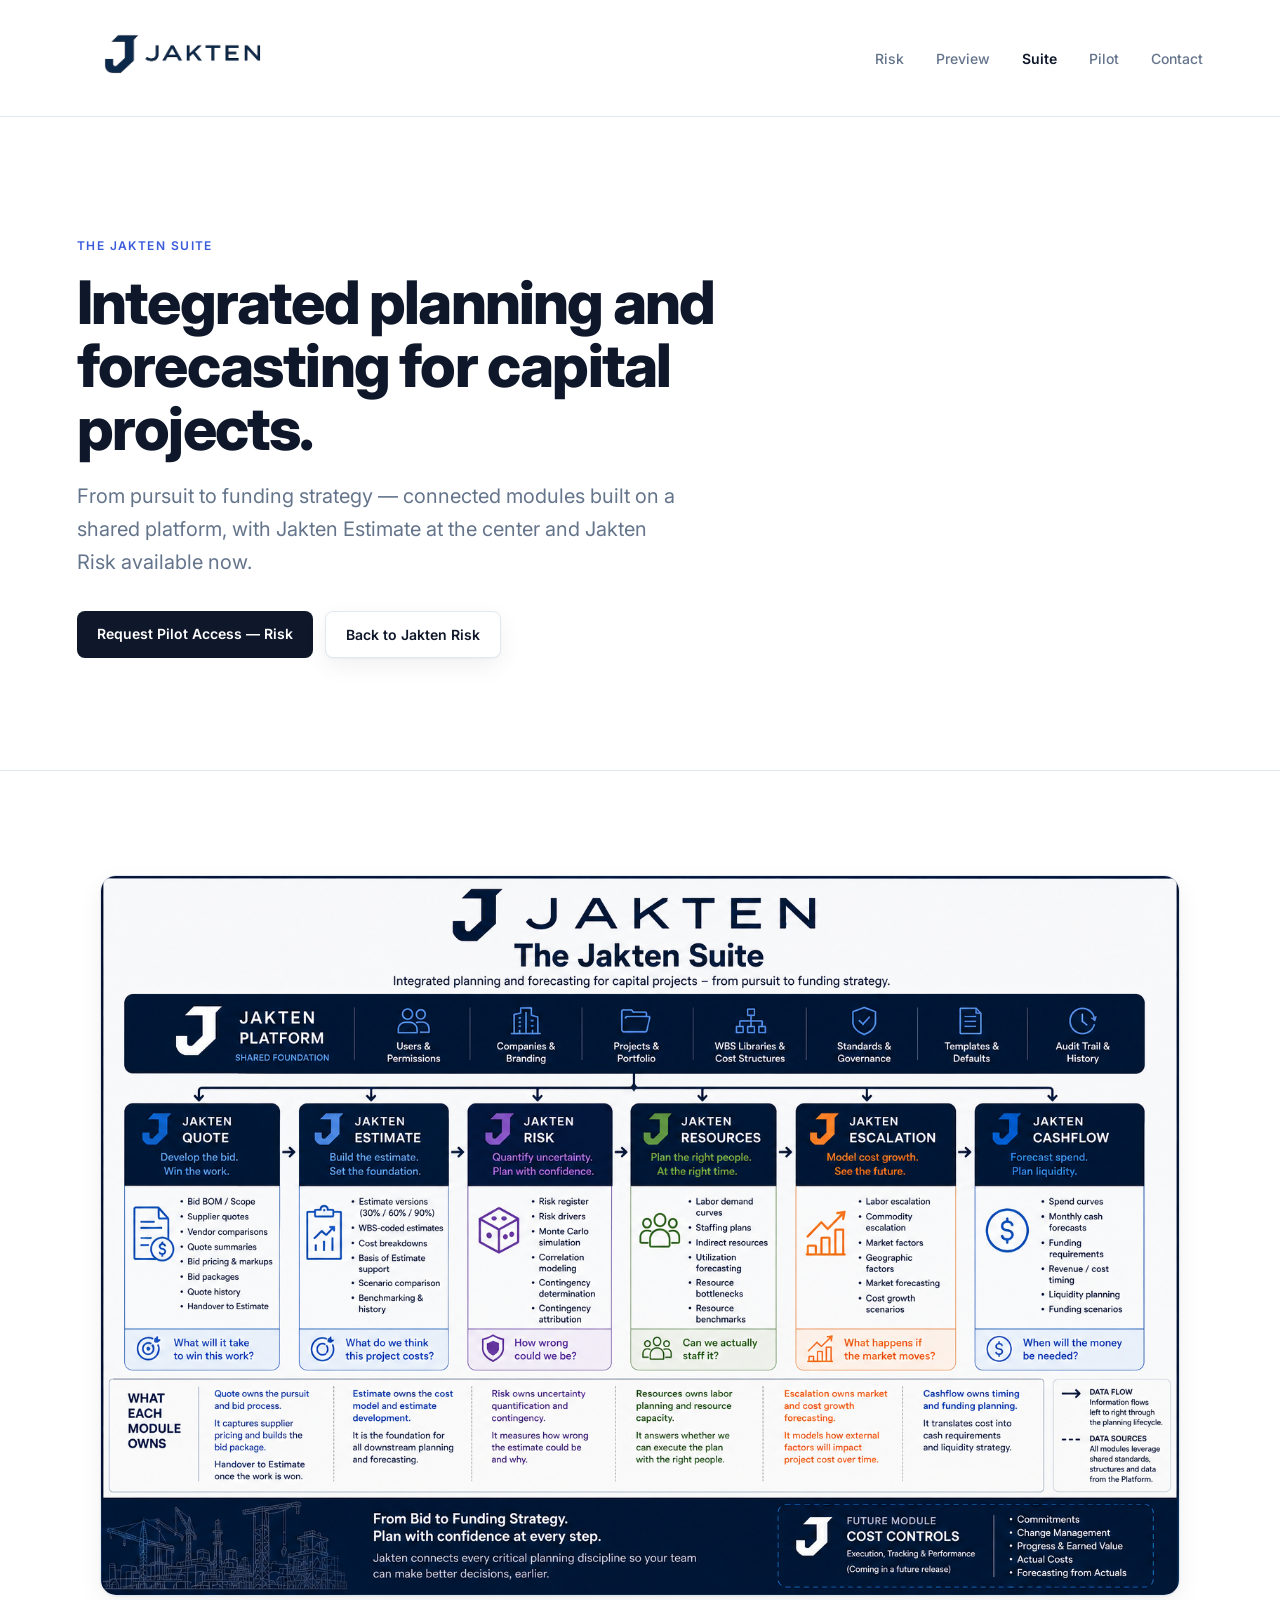
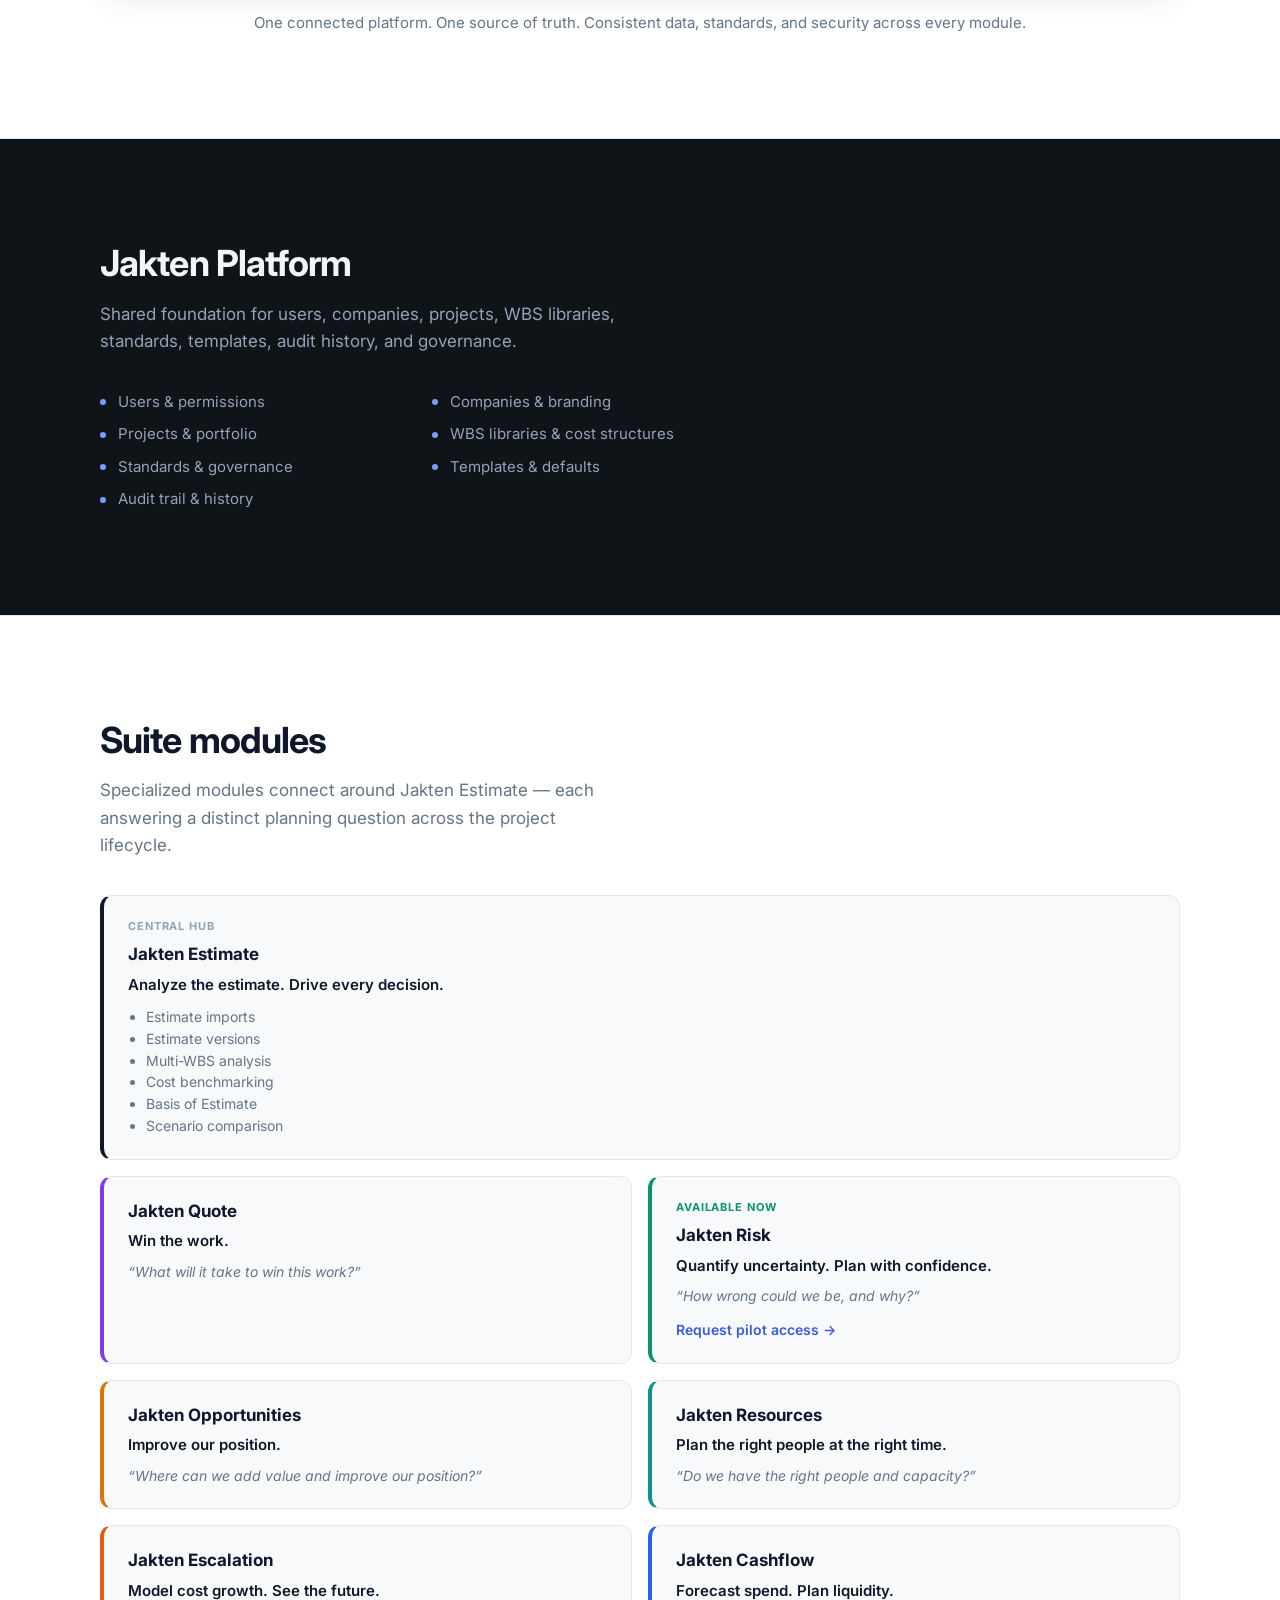
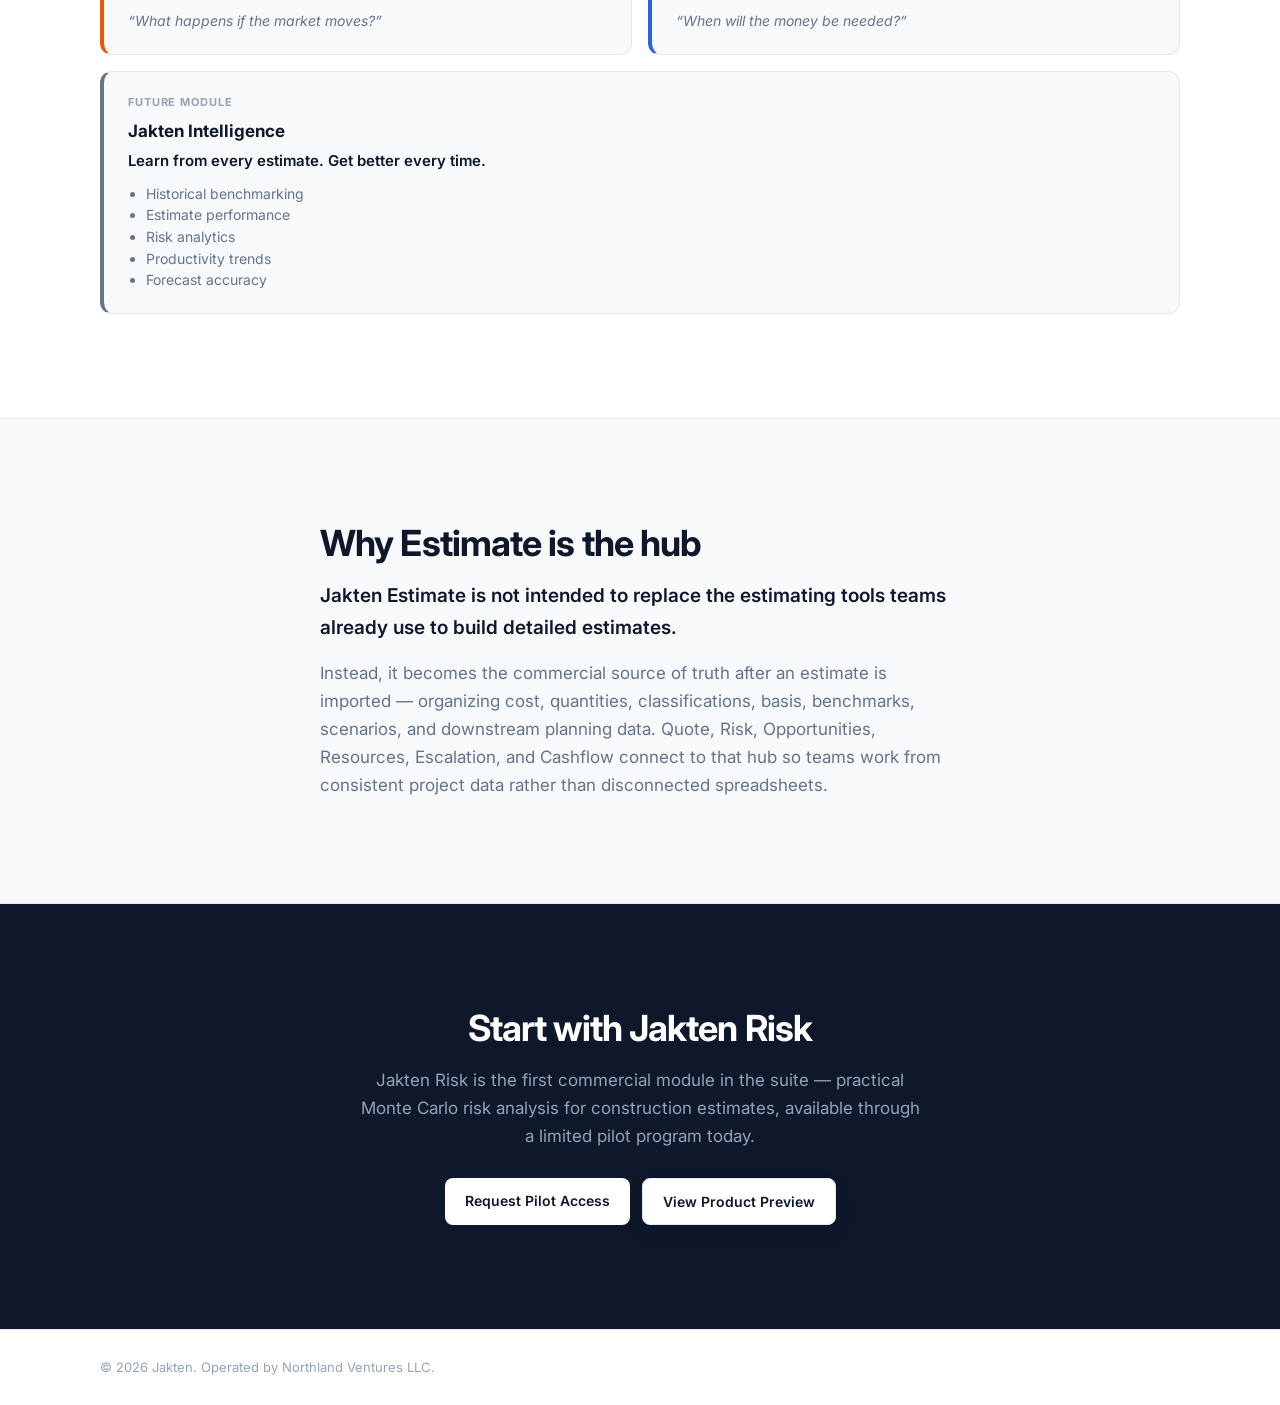
==== suite/index.html @ 89992e69 "Refocus homepage on Jakten Risk and add Jakten Suite page Co-authored-by: Cursor <cursoragent@cursor" ====
<!DOCTYPE html>
<html lang="en">
<head>
  <meta charset="UTF-8" />
  <meta name="viewport" content="width=device-width, initial-scale=1.0" />
  <meta name="description" content="The Jakten Suite is an integrated planning and forecasting platform for capital projects — from pursuit to funding strategy. Jakten Risk is available now." />
  <title>The Jakten Suite — Integrated planning for capital projects</title>
  <link rel="icon" href="../assets/Secondary Logo.png" type="image/png" />
  <link rel="preconnect" href="https://fonts.googleapis.com" />
  <link rel="preconnect" href="https://fonts.gstatic.com" crossorigin />
  <link href="https://fonts.googleapis.com/css2?family=Inter:wght@400;500;600;700;800&display=swap" rel="stylesheet" />
  <link rel="stylesheet" href="../styles.css" />
</head>
<body>
  <header class="site-header">
    <a class="logo" href="/">
      <img src="../assets/Primary Logo.png" alt="Jakten" class="logo-img" />
    </a>
    <nav>
      <a href="/#why">Risk</a>
      <a href="/#preview">Preview</a>
      <a href="suite/" aria-current="page">Suite</a>
      <a href="/#pilot">Pilot</a>
      <a href="mailto:hello@jakten.net">Contact</a>
    </nav>
  </header>

  <main>
    <section class="hero suite-hero">
      <div class="hero-inner">
        <p class="eyebrow">The Jakten Suite</p>
        <h1>Integrated planning and forecasting for capital projects.</h1>
        <p class="subtitle">
          From pursuit to funding strategy — connected modules built on a shared
          platform, with Jakten Estimate at the center and Jakten Risk available now.
        </p>
        <div class="hero-actions">
          <a class="button" href="/#pilot">Request Pilot Access — Risk</a>
          <a class="button button-secondary" href="/">Back to Jakten Risk</a>
        </div>
      </div>
    </section>

    <section class="section">
      <div class="section-inner">
        <figure class="suite-graphic">
          <img
            src="../assets/jakten-suite-hub-spoke.png"
            alt="Diagram of the Jakten Suite showing Jakten Platform as the foundation, Jakten Estimate at the center, and Quote, Risk, Opportunities, Resources, Escalation, and Cashflow modules connected around it"
            loading="lazy"
          />
        </figure>
        <p class="suite-graphic-caption">
          One connected platform. One source of truth. Consistent data, standards,
          and security across every module.
        </p>
      </div>
    </section>

    <section class="section section-dark">
      <div class="section-inner">
        <h2>Jakten Platform</h2>
        <p class="section-lead">
          Shared foundation for users, companies, projects, WBS libraries, standards,
          templates, audit history, and governance.
        </p>
        <ul class="platform-list">
          <li>Users &amp; permissions</li>
          <li>Companies &amp; branding</li>
          <li>Projects &amp; portfolio</li>
          <li>WBS libraries &amp; cost structures</li>
          <li>Standards &amp; governance</li>
          <li>Templates &amp; defaults</li>
          <li>Audit trail &amp; history</li>
        </ul>
      </div>
    </section>

    <section class="section">
      <div class="section-inner">
        <h2>Suite modules</h2>
        <p class="section-lead">
          Specialized modules connect around Jakten Estimate — each answering a
          distinct planning question across the project lifecycle.
        </p>

        <div class="module-grid">
          <article class="module-card module-card--hub">
            <p class="module-label">Central hub</p>
            <h3>Jakten Estimate</h3>
            <p class="module-tagline">Analyze the estimate. Drive every decision.</p>
            <ul>
              <li>Estimate imports</li>
              <li>Estimate versions</li>
              <li>Multi-WBS analysis</li>
              <li>Cost benchmarking</li>
              <li>Basis of Estimate</li>
              <li>Scenario comparison</li>
            </ul>
          </article>

          <article class="module-card module-card--quote">
            <h3>Jakten Quote</h3>
            <p class="module-tagline">Win the work.</p>
            <p class="module-question">&ldquo;What will it take to win this work?&rdquo;</p>
          </article>

          <article class="module-card module-card--risk">
            <p class="module-label module-label--live">Available now</p>
            <h3>Jakten Risk</h3>
            <p class="module-tagline">Quantify uncertainty. Plan with confidence.</p>
            <p class="module-question">&ldquo;How wrong could we be, and why?&rdquo;</p>
            <a class="module-link" href="/#pilot">Request pilot access &rarr;</a>
          </article>

          <article class="module-card module-card--opportunities">
            <h3>Jakten Opportunities</h3>
            <p class="module-tagline">Improve our position.</p>
            <p class="module-question">&ldquo;Where can we add value and improve our position?&rdquo;</p>
          </article>

          <article class="module-card module-card--resources">
            <h3>Jakten Resources</h3>
            <p class="module-tagline">Plan the right people at the right time.</p>
            <p class="module-question">&ldquo;Do we have the right people and capacity?&rdquo;</p>
          </article>

          <article class="module-card module-card--escalation">
            <h3>Jakten Escalation</h3>
            <p class="module-tagline">Model cost growth. See the future.</p>
            <p class="module-question">&ldquo;What happens if the market moves?&rdquo;</p>
          </article>

          <article class="module-card module-card--cashflow">
            <h3>Jakten Cashflow</h3>
            <p class="module-tagline">Forecast spend. Plan liquidity.</p>
            <p class="module-question">&ldquo;When will the money be needed?&rdquo;</p>
          </article>

          <article class="module-card module-card--future">
            <p class="module-label">Future module</p>
            <h3>Jakten Intelligence</h3>
            <p class="module-tagline">Learn from every estimate. Get better every time.</p>
            <ul>
              <li>Historical benchmarking</li>
              <li>Estimate performance</li>
              <li>Risk analytics</li>
              <li>Productivity trends</li>
              <li>Forecast accuracy</li>
            </ul>
          </article>
        </div>
      </div>
    </section>

    <section class="section why">
      <div class="section-inner">
        <h2>Why Estimate is the hub</h2>
        <p class="why-lead">
          Jakten Estimate is not intended to replace the estimating tools teams already
          use to build detailed estimates.
        </p>
        <p>
          Instead, it becomes the commercial source of truth after an estimate is
          imported — organizing cost, quantities, classifications, basis, benchmarks,
          scenarios, and downstream planning data. Quote, Risk, Opportunities,
          Resources, Escalation, and Cashflow connect to that hub so teams work from
          consistent project data rather than disconnected spreadsheets.
        </p>
      </div>
    </section>

    <section class="section cta">
      <div class="section-inner cta-inner">
        <h2>Start with Jakten Risk</h2>
        <p>
          Jakten Risk is the first commercial module in the suite — practical Monte
          Carlo risk analysis for construction estimates, available through a limited
          pilot program today.
        </p>
        <div class="hero-actions cta-actions">
          <a class="button" href="mailto:pilots@jakten.net">Request Pilot Access</a>
          <a class="button button-secondary" href="/#preview">View Product Preview</a>
        </div>
      </div>
    </section>
  </main>

  <footer>
    <p>&copy; 2026 Jakten. Operated by Northland Ventures LLC.</p>
  </footer>
</body>
</html>
---- styles.css ----
:root {
  --bg: #f8f9fb;
  --surface: #ffffff;
  --text: #0f172a;
  --text-muted: #64748b;
  --text-soft: #94a3b8;
  --border: #e2e8f0;
  --accent: #3b5bdb;
  --accent-soft: #eef2ff;
  --dark: #0f1419;
  --dark-surface: #161b26;
  --dark-border: rgba(255, 255, 255, 0.08);
  --radius: 12px;
  --radius-lg: 16px;
  --shadow: 0 1px 2px rgba(15, 23, 42, 0.04), 0 8px 24px rgba(15, 23, 42, 0.06);
  --shadow-dark: 0 24px 48px rgba(0, 0, 0, 0.4);
  --max: 1080px;
  --pad-x: clamp(20px, 6vw, 80px);
  --section-y: clamp(72px, 9vw, 104px);
  --font: "Inter", system-ui, -apple-system, sans-serif;
  --hero-title: clamp(2.5rem, 5.5vw, 3.75rem);
}

* {
  box-sizing: border-box;
}

html {
  scroll-behavior: smooth;
}

body {
  margin: 0;
  font-family: var(--font);
  color: var(--text);
  background: var(--bg);
  line-height: 1.5;
  -webkit-font-smoothing: antialiased;
}

/* ── Header ── */

.site-header {
  position: sticky;
  top: 0;
  z-index: 100;
  display: flex;
  justify-content: space-between;
  align-items: center;
  padding: clamp(20px, 3vw, 28px) var(--pad-x);
  background: rgba(255, 255, 255, 0.92);
  backdrop-filter: blur(12px);
  border-bottom: 1px solid var(--border);
}

.logo {
  display: block;
  height: var(--hero-title);
  width: calc(var(--hero-title) * 3.6);
  overflow: hidden;
  flex-shrink: 0;
  text-decoration: none;
  line-height: 0;
}

.logo-img {
  display: block;
  width: 100%;
  height: 100%;
  object-fit: cover;
  object-position: center 50%;
}

nav a {
  margin-left: 28px;
  color: var(--text-muted);
  text-decoration: none;
  font-size: 14px;
  font-weight: 500;
  transition: color 0.15s;
}

nav a:hover {
  color: var(--text);
}

/* ── Typography ── */

.eyebrow {
  margin: 0 0 16px;
  color: var(--accent);
  font-size: 12px;
  font-weight: 600;
  text-transform: uppercase;
  letter-spacing: 0.12em;
}

.eyebrow-dark {
  color: #7c9cff;
}

h1 {
  font-size: var(--hero-title);
  line-height: 1.05;
  margin: 0 0 20px;
  letter-spacing: -0.03em;
  font-weight: 800;
}

h2 {
  font-size: clamp(1.75rem, 3.5vw, 2.25rem);
  margin: 0 0 16px;
  letter-spacing: -0.025em;
  font-weight: 700;
  line-height: 1.15;
}

.section-lead {
  margin: 0 0 36px;
  max-width: 520px;
  font-size: 17px;
  color: var(--text-muted);
  line-height: 1.6;
}

/* ── Hero ── */

.hero {
  padding: clamp(64px, 10vw, 120px) var(--pad-x) clamp(80px, 10vw, 112px);
  background: var(--surface);
  border-bottom: 1px solid var(--border);
}

.hero-inner {
  max-width: 720px;
}

.subtitle {
  font-size: clamp(1.05rem, 2vw, 1.25rem);
  line-height: 1.65;
  color: var(--text-muted);
  max-width: 600px;
  margin: 0;
}

.hero-actions {
  display: flex;
  flex-wrap: wrap;
  gap: 12px;
  margin-top: 32px;
}

/* ── Buttons ── */

.button {
  display: inline-block;
  padding: 12px 20px;
  background: var(--text);
  color: white;
  border-radius: 8px;
  text-decoration: none;
  font-size: 14px;
  font-weight: 600;
  transition: background 0.15s, transform 0.15s;
}

.button:hover {
  background: #1e293b;
}

.button-secondary {
  background: var(--surface);
  color: var(--text);
  border: 1px solid var(--border);
  box-shadow: var(--shadow);
}

.button-secondary:hover {
  background: var(--bg);
  border-color: #cbd5e1;
}

/* ── Sections ── */

.section {
  padding: var(--section-y) var(--pad-x);
  background: var(--surface);
}

.section-inner {
  max-width: var(--max);
  margin: 0 auto;
}

.section + .section {
  border-top: 1px solid var(--border);
}

/* ── Why ── */

.why {
  background: var(--bg);
}

.why .section-inner {
  max-width: 640px;
}

.why p {
  font-size: 17px;
  line-height: 1.65;
  color: var(--text-muted);
  margin: 0;
}

.why .why-lead {
  font-size: 19px;
  font-weight: 600;
  color: var(--text);
  margin-bottom: 16px;
}

/* ── Features ── */

.feature-grid {
  display: grid;
  grid-template-columns: repeat(2, 1fr);
  gap: 16px;
}

.feature-card {
  padding: 22px 24px;
  background: var(--bg);
  border: 1px solid var(--border);
  border-radius: var(--radius);
  transition: border-color 0.15s, box-shadow 0.15s;
}

.feature-card:hover {
  border-color: #cbd5e1;
  box-shadow: var(--shadow);
}

.feature-card h3 {
  margin: 0 0 6px;
  font-size: 15px;
  font-weight: 600;
  letter-spacing: -0.2px;
}

.feature-card p {
  margin: 0;
  font-size: 14px;
  line-height: 1.55;
  color: var(--text-muted);
}

.hero-supporting {
  margin: 20px 0 0;
  font-size: 15px;
  font-weight: 600;
  color: var(--text);
}

.hero-points {
  margin: 20px 0 0;
  padding: 0;
  list-style: none;
  max-width: 640px;
}

.hero-points li {
  position: relative;
  padding-left: 18px;
  margin-bottom: 8px;
  font-size: 15px;
  line-height: 1.55;
  color: var(--text-muted);
}

.hero-points li::before {
  content: "";
  position: absolute;
  left: 0;
  top: 0.55em;
  width: 6px;
  height: 6px;
  border-radius: 50%;
  background: var(--accent);
}

.capability-list {
  margin: 0;
  padding: 0;
  list-style: none;
  display: grid;
  grid-template-columns: repeat(2, 1fr);
  gap: 12px 24px;
  max-width: 760px;
}

.capability-list li {
  position: relative;
  padding-left: 22px;
  font-size: 16px;
  line-height: 1.5;
  color: var(--text);
}

.capability-list li::before {
  content: "✓";
  position: absolute;
  left: 0;
  color: var(--accent);
  font-weight: 700;
}

.trust-grid {
  display: grid;
  grid-template-columns: repeat(2, 1fr);
  gap: 16px;
}

.trust-card {
  padding: 22px 24px;
  background: var(--bg);
  border: 1px solid var(--border);
  border-radius: var(--radius);
}

.trust-card h3 {
  margin: 0 0 8px;
  font-size: 16px;
  font-weight: 600;
}

.trust-card p {
  margin: 0;
  font-size: 14px;
  line-height: 1.55;
  color: var(--text-muted);
}

.section-dark {
  background: var(--dark);
  color: #cbd5e1;
}

.section-dark h2 {
  color: #f1f5f9;
}

.section-dark .section-lead {
  color: #94a3b8;
}

.hosted-points {
  margin: 0;
  padding: 0;
  list-style: none;
  max-width: 680px;
}

.hosted-points li {
  position: relative;
  padding-left: 18px;
  margin-bottom: 10px;
  font-size: 16px;
  line-height: 1.6;
  color: #94a3b8;
}

.hosted-points li::before {
  content: "";
  position: absolute;
  left: 0;
  top: 0.6em;
  width: 6px;
  height: 6px;
  border-radius: 50%;
  background: #7c9cff;
}

.suite-teaser {
  background: var(--bg);
  border-top: 1px solid var(--border);
}

.suite-teaser-inner {
  max-width: 640px;
}

.suite-teaser p:last-of-type {
  margin: 0 0 16px;
  font-size: 17px;
  line-height: 1.65;
  color: var(--text-muted);
}

.text-link {
  font-size: 15px;
  font-weight: 600;
  color: var(--accent);
  text-decoration: none;
}

.text-link:hover {
  text-decoration: underline;
}

/* ── Suite page ── */

.suite-hero {
  border-bottom: 1px solid var(--border);
}

.suite-graphic {
  margin: 0;
  border: 1px solid var(--border);
  border-radius: var(--radius-lg);
  overflow: hidden;
  background: var(--surface);
  box-shadow: var(--shadow);
}

.suite-graphic img {
  display: block;
  width: 100%;
  height: auto;
}

.suite-graphic-caption {
  margin: 16px 0 0;
  text-align: center;
  font-size: 15px;
  color: var(--text-muted);
}

.platform-list {
  margin: 0;
  padding: 0;
  list-style: none;
  display: grid;
  grid-template-columns: repeat(2, 1fr);
  gap: 10px 24px;
  max-width: 640px;
}

.platform-list li {
  position: relative;
  padding-left: 18px;
  font-size: 15px;
  color: #94a3b8;
}

.platform-list li::before {
  content: "";
  position: absolute;
  left: 0;
  top: 0.55em;
  width: 6px;
  height: 6px;
  border-radius: 50%;
  background: #7c9cff;
}

.module-grid {
  display: grid;
  grid-template-columns: repeat(2, 1fr);
  gap: 16px;
}

.module-card {
  padding: 22px 24px;
  background: var(--bg);
  border: 1px solid var(--border);
  border-radius: var(--radius);
  border-left: 4px solid var(--border);
}

.module-card h3 {
  margin: 0 0 6px;
  font-size: 17px;
  font-weight: 700;
}

.module-label {
  margin: 0 0 8px;
  font-size: 11px;
  font-weight: 700;
  letter-spacing: 0.08em;
  text-transform: uppercase;
  color: var(--text-soft);
}

.module-label--live {
  color: #059669;
}

.module-tagline {
  margin: 0 0 8px;
  font-size: 15px;
  font-weight: 600;
  color: var(--text);
}

.module-question {
  margin: 0;
  font-size: 14px;
  line-height: 1.55;
  color: var(--text-muted);
  font-style: italic;
}

.module-card ul {
  margin: 10px 0 0;
  padding-left: 18px;
  font-size: 14px;
  line-height: 1.55;
  color: var(--text-muted);
}

.module-link {
  display: inline-block;
  margin-top: 12px;
  font-size: 14px;
  font-weight: 600;
  color: var(--accent);
  text-decoration: none;
}

.module-link:hover {
  text-decoration: underline;
}

.module-card--hub { border-left-color: #0f172a; grid-column: 1 / -1; }
.module-card--quote { border-left-color: #7c3aed; }
.module-card--risk { border-left-color: #059669; }
.module-card--opportunities { border-left-color: #d97706; }
.module-card--resources { border-left-color: #0d9488; }
.module-card--escalation { border-left-color: #ea580c; }
.module-card--cashflow { border-left-color: #2563eb; }
.module-card--future { border-left-color: #64748b; grid-column: 1 / -1; }

.cta-actions {
  justify-content: center;
  margin-top: 0;
}

nav a[aria-current="page"] {
  color: var(--text);
  font-weight: 600;
}

/* ── Product showcase ── */

.product-showcase {
  padding: var(--section-y) var(--pad-x);
  background: var(--dark);
  color: #cbd5e1;
}

.product-showcase-inner {
  max-width: var(--max);
  margin: 0 auto;
}

.showcase-header {
  max-width: 560px;
  margin-bottom: 48px;
}

.showcase-header h2 {
  color: #f1f5f9;
}

.showcase-intro {
  margin: 0;
  font-size: 17px;
  line-height: 1.65;
  color: #94a3b8;
}

.app-frame {
  border: 1px solid var(--dark-border);
  border-radius: var(--radius-lg);
  overflow: hidden;
  background: var(--dark-surface);
  box-shadow: var(--shadow-dark);
}

.app-frame-hero {
  margin-bottom: 32px;
}

.app-chrome {
  display: flex;
  align-items: center;
  gap: 12px;
  padding: 10px 14px;
  background: #1c2230;
  border-bottom: 1px solid var(--dark-border);
}

.app-chrome-compact {
  padding: 8px 12px;
}

.app-chrome-dots {
  display: flex;
  gap: 5px;
  flex-shrink: 0;
}

.app-chrome-dots span {
  width: 8px;
  height: 8px;
  border-radius: 50%;
  background: #3d4556;
}

.app-chrome-dots span:nth-child(1) { background: #4a5568; }
.app-chrome-dots span:nth-child(2) { background: #3d4556; }
.app-chrome-dots span:nth-child(3) { background: #3d4556; }

.app-chrome-label {
  font-size: 11px;
  font-weight: 500;
  color: #64748b;
  letter-spacing: 0.02em;
}

.app-frame-viewport {
  background: #0a0c14;
  line-height: 0;
}

.app-frame-viewport img {
  display: block;
  width: 100%;
  height: auto;
}

.app-crop {
  height: 210px;
  overflow: hidden;
}

.app-crop img {
  width: 100%;
  height: 100%;
  object-fit: cover;
  object-position: center top;
}

.app-crop-charts img,
.app-crop-contingency img {
  object-fit: contain;
  object-position: center top;
}

.app-crop-funding img {
  object-fit: cover;
  object-position: center top;
}

.showcase-features {
  display: grid;
  grid-template-columns: repeat(3, 1fr);
  gap: 20px;
}

.showcase-card {
  display: flex;
  flex-direction: column;
  gap: 16px;
}

.showcase-card-body h3 {
  margin: 0 0 6px;
  font-size: 15px;
  font-weight: 600;
  color: #f1f5f9;
  letter-spacing: -0.2px;
}

.showcase-card-body p {
  margin: 0;
  font-size: 14px;
  line-height: 1.55;
  color: #94a3b8;
}

/* ── Workflow ── */

.workflow {
  background: var(--bg);
}

.workflow-steps {
  display: grid;
  grid-template-columns: repeat(3, 1fr);
  gap: 32px;
  margin-top: 40px;
}

.workflow-heading {
  display: flex;
  align-items: baseline;
  gap: 10px;
  margin-bottom: 10px;
}

.workflow-number {
  font-size: 13px;
  font-weight: 700;
  color: var(--accent);
  flex-shrink: 0;
}

.workflow-step h3 {
  margin: 0;
  font-size: 18px;
  font-weight: 600;
  letter-spacing: -0.3px;
}

.workflow-step p {
  margin: 0;
  font-size: 15px;
  line-height: 1.6;
  color: var(--text-muted);
}

/* ── CTA ── */

.cta {
  background: var(--text);
  color: white;
  text-align: center;
}

.cta-inner {
  max-width: 560px;
}

.cta h2 {
  color: white;
}

.cta p {
  margin: 0 0 28px;
  font-size: 17px;
  line-height: 1.65;
  color: #94a3b8;
}

.cta .button {
  background: white;
  color: var(--text);
}

.cta .button:hover {
  background: #f1f5f9;
}

/* ── Footer ── */

footer {
  padding: 28px var(--pad-x);
  color: var(--text-soft);
  font-size: 13px;
  background: var(--surface);
  border-top: 1px solid var(--border);
}

footer p {
  margin: 0;
  max-width: var(--max);
  margin-inline: auto;
}

/* ── Responsive ── */

@media (max-width: 1024px) {
  .trust-grid,
  .capability-list,
  .platform-list,
  .module-grid {
    grid-template-columns: 1fr;
  }

  .module-card--hub,
  .module-card--future {
    grid-column: auto;
  }

  .showcase-features {
    grid-template-columns: 1fr;
    max-width: 480px;
    margin-inline: auto;
  }
}

@media (max-width: 800px) {
  .site-header {
    flex-direction: column;
    align-items: flex-start;
    gap: 14px;
  }

  nav a {
    margin-left: 0;
    margin-right: 20px;
  }

  .feature-grid {
    grid-template-columns: 1fr;
  }

  .workflow-steps {
    grid-template-columns: 1fr;
    gap: 28px;
  }

  .hero-actions {
    flex-direction: column;
    align-items: stretch;
  }

  .hero-actions .button {
    text-align: center;
  }

  .app-crop {
    height: 190px;
  }
}
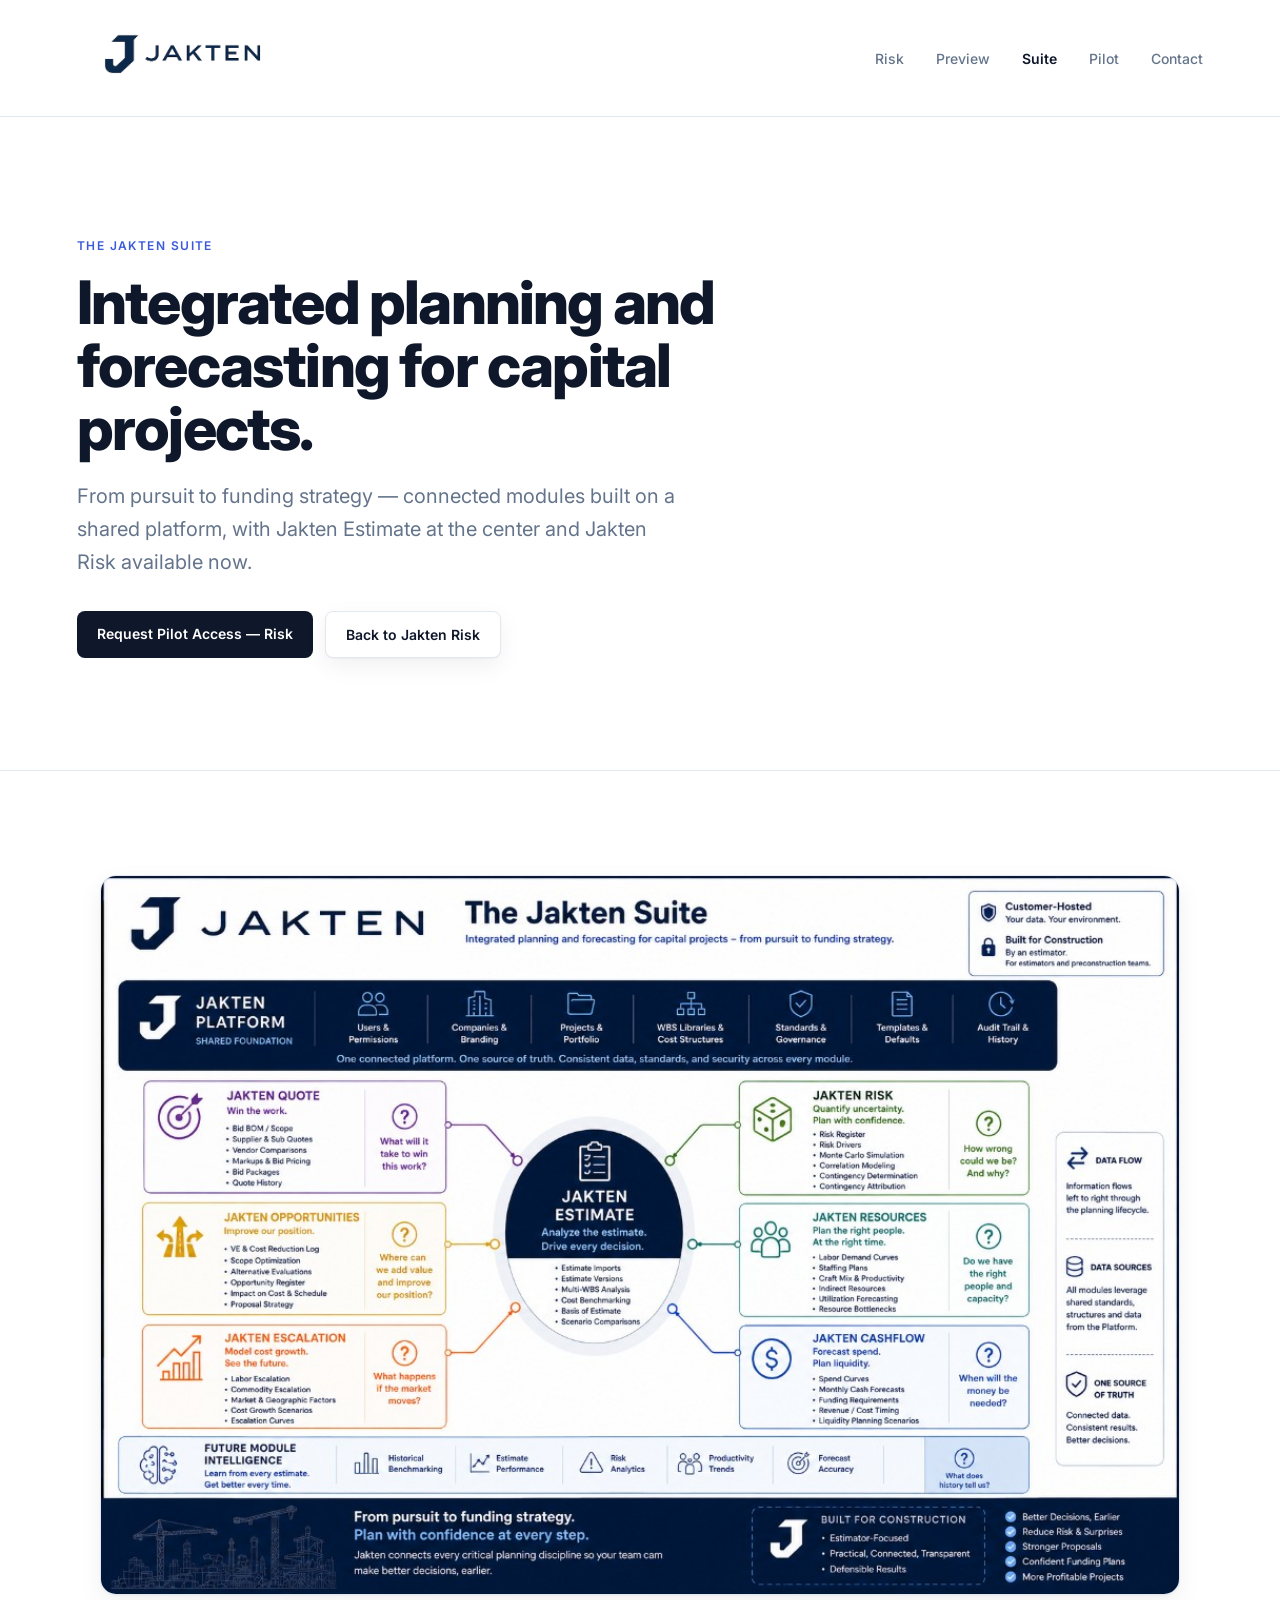
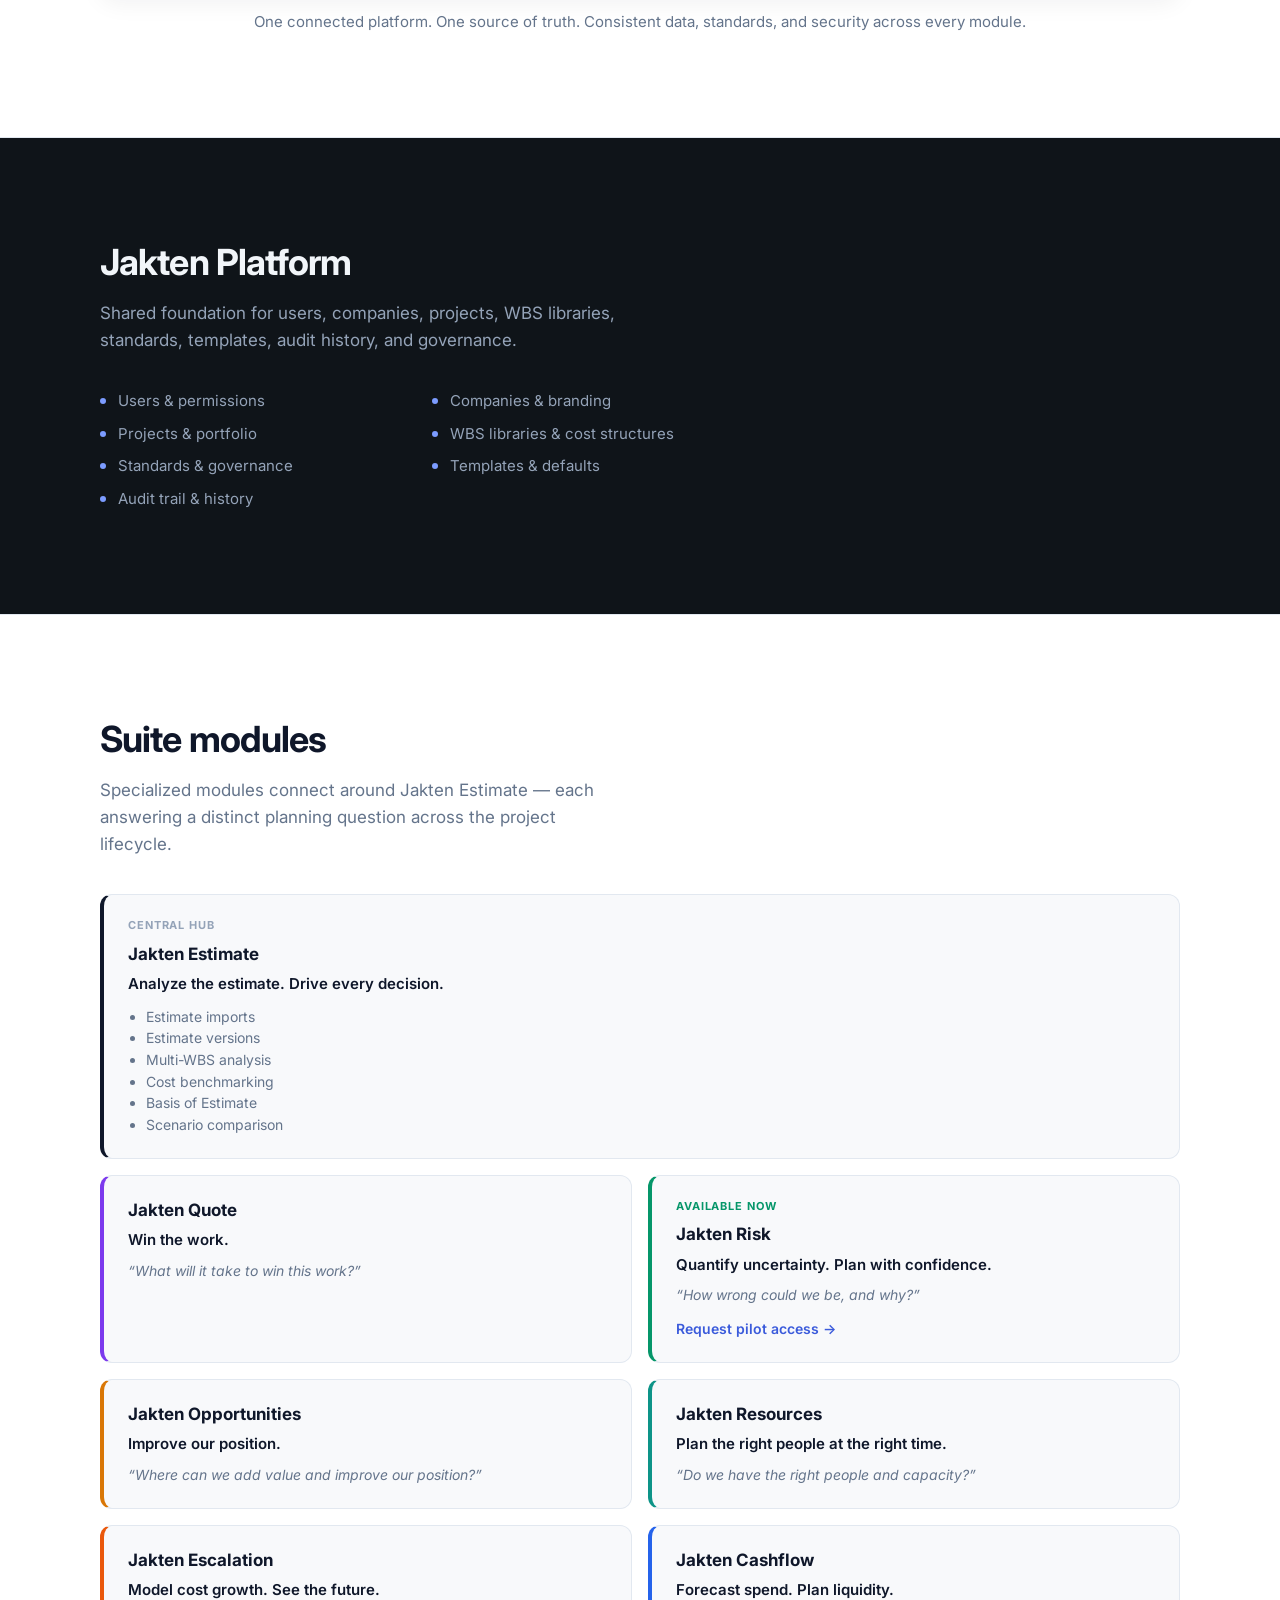
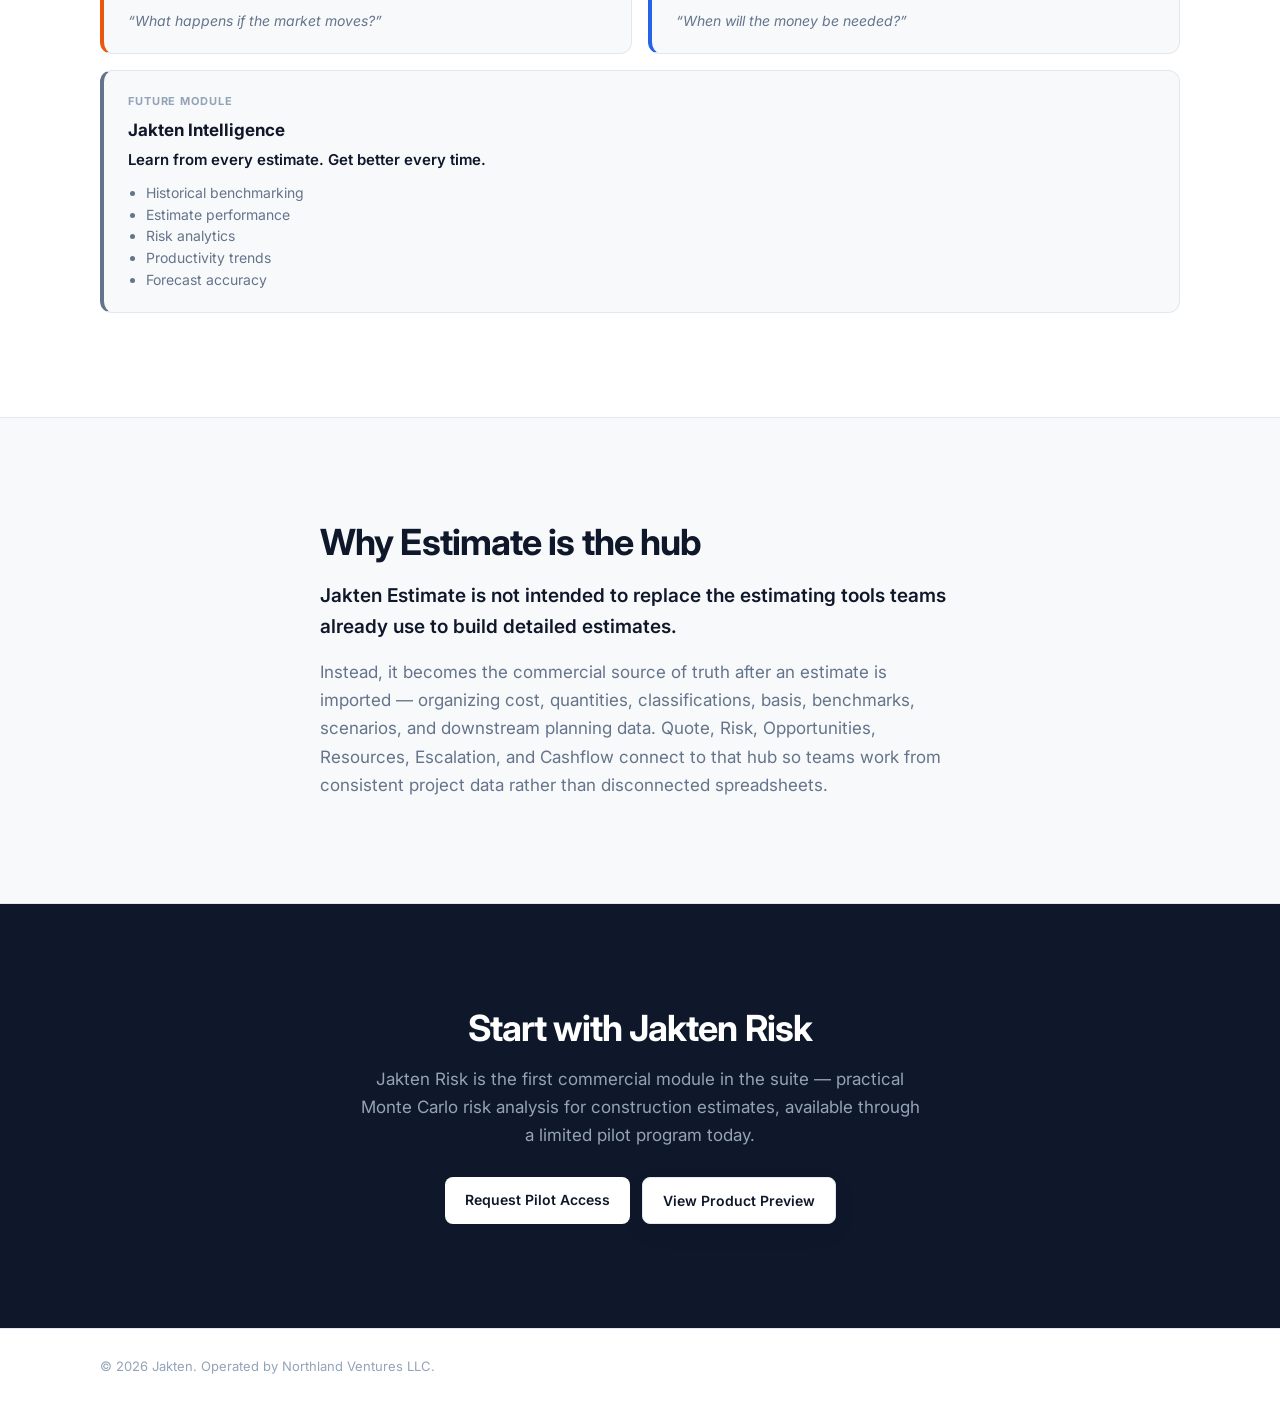
==== commit 1c03b1c8: "Add canonical URLs, Open Graph tags, and structured data for SEO Co-authored-by: Cursor <cursoragent" ====
--- a/suite/index.html
+++ b/suite/index.html
@@ -3,8 +3,69 @@
 <head>
   <meta charset="UTF-8" />
   <meta name="viewport" content="width=device-width, initial-scale=1.0" />
-  <meta name="description" content="The Jakten Suite is an integrated planning and forecasting platform for capital projects — from pursuit to funding strategy. Jakten Risk is available now." />
   <title>The Jakten Suite — Integrated planning for capital projects</title>
+  <meta name="description" content="The Jakten Suite connects estimate analysis, risk, quote, resources, escalation, and cashflow on one platform for capital projects. Jakten Risk is available now." />
+  <link rel="canonical" href="https://jakten.net/suite/" />
+  <meta name="robots" content="index, follow" />
+  <meta property="og:type" content="website" />
+  <meta property="og:site_name" content="Jakten" />
+  <meta property="og:title" content="The Jakten Suite — Integrated planning for capital projects" />
+  <meta property="og:description" content="Integrated planning and forecasting for capital projects — from pursuit to funding strategy. Jakten Estimate at the center. Jakten Risk available now." />
+  <meta property="og:url" content="https://jakten.net/suite/" />
+  <meta property="og:image" content="https://jakten.net/assets/jakten-suite-hub-spoke.png" />
+  <meta property="og:image:alt" content="Diagram of the Jakten Suite platform modules connected around Jakten Estimate" />
+  <meta property="og:locale" content="en_US" />
+  <meta name="twitter:card" content="summary_large_image" />
+  <meta name="twitter:title" content="The Jakten Suite — Integrated planning for capital projects" />
+  <meta name="twitter:description" content="Connected planning modules for capital projects. Quote, Risk, Resources, Escalation, Cashflow, and more — built on a shared platform." />
+  <meta name="twitter:image" content="https://jakten.net/assets/jakten-suite-hub-spoke.png" />
+  <meta name="twitter:image:alt" content="Diagram of the Jakten Suite platform modules connected around Jakten Estimate" />
+  <script type="application/ld+json">
+  {
+    "@context": "https://schema.org",
+    "@graph": [
+      {
+        "@type": "Organization",
+        "@id": "https://jakten.net/#organization",
+        "name": "Jakten",
+        "url": "https://jakten.net/",
+        "logo": "https://jakten.net/assets/Primary%20Logo.png"
+      },
+      {
+        "@type": "WebSite",
+        "@id": "https://jakten.net/#website",
+        "url": "https://jakten.net/",
+        "name": "Jakten Risk",
+        "publisher": { "@id": "https://jakten.net/#organization" }
+      },
+      {
+        "@type": "WebPage",
+        "@id": "https://jakten.net/suite/#webpage",
+        "url": "https://jakten.net/suite/",
+        "name": "The Jakten Suite — Integrated planning for capital projects",
+        "description": "Integrated planning and forecasting suite for capital projects, with Jakten Estimate at the center and Jakten Risk available now.",
+        "isPartOf": { "@id": "https://jakten.net/#website" }
+      },
+      {
+        "@type": "BreadcrumbList",
+        "itemListElement": [
+          {
+            "@type": "ListItem",
+            "position": 1,
+            "name": "Jakten Risk",
+            "item": "https://jakten.net/"
+          },
+          {
+            "@type": "ListItem",
+            "position": 2,
+            "name": "The Jakten Suite",
+            "item": "https://jakten.net/suite/"
+          }
+        ]
+      }
+    ]
+  }
+  </script>
   <link rel="icon" href="../assets/Secondary Logo.png" type="image/png" />
   <link rel="preconnect" href="https://fonts.googleapis.com" />
   <link rel="preconnect" href="https://fonts.gstatic.com" crossorigin />
